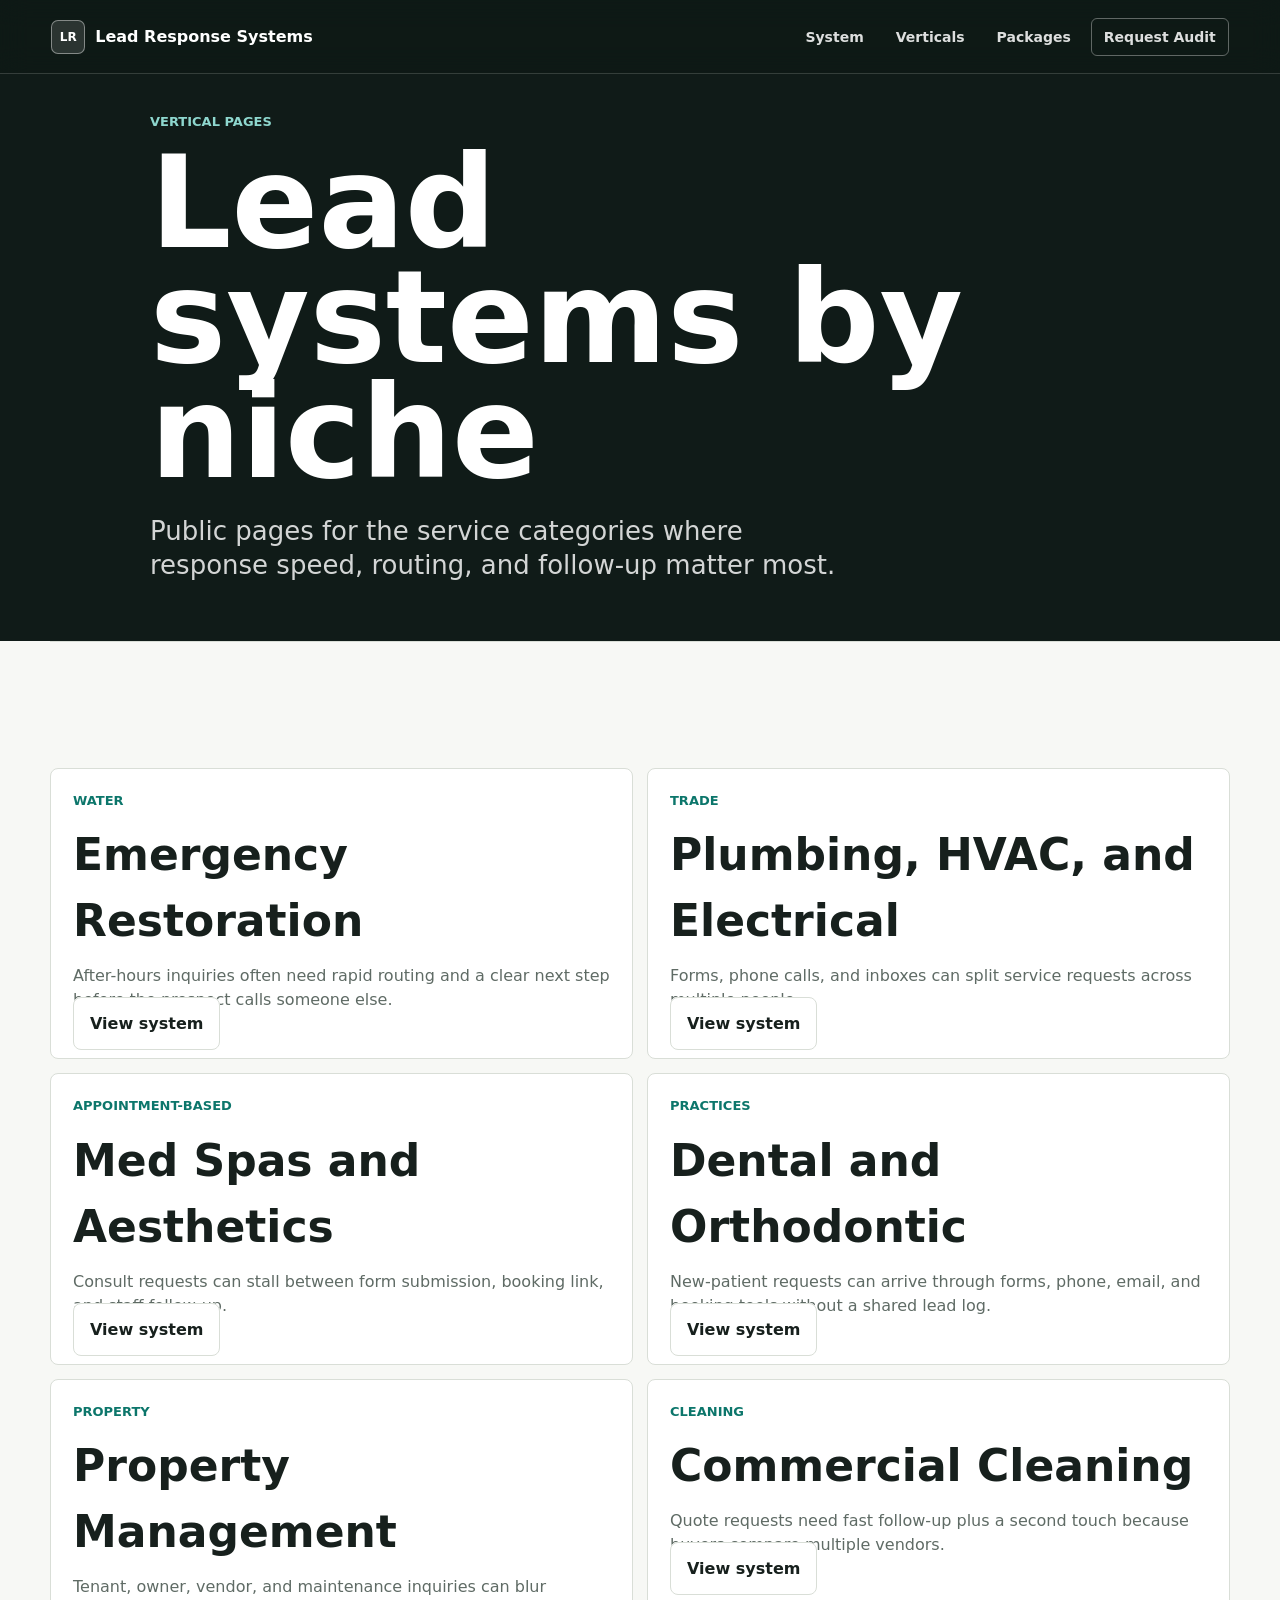
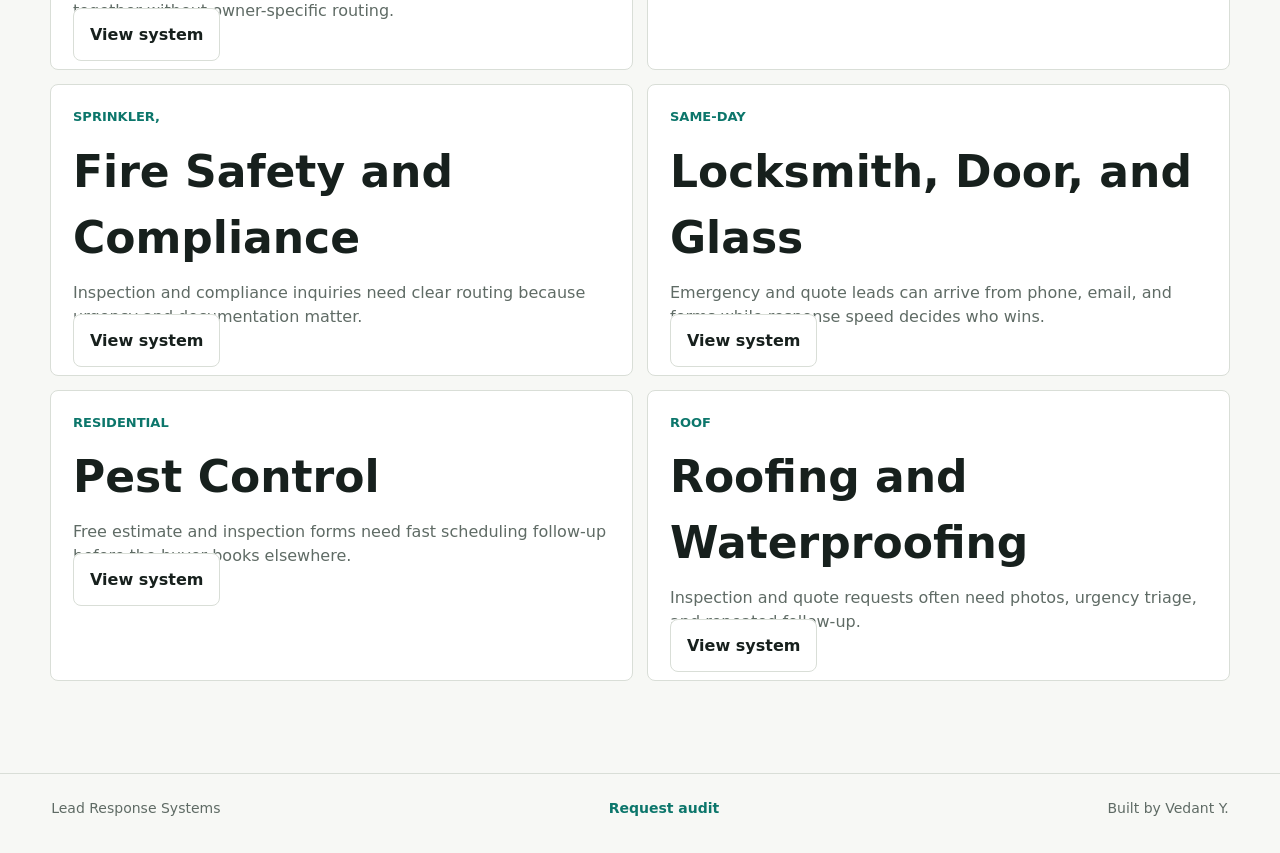
==== verticals/index.html @ 2a8862fa "add vertical lead response pages" ====
<!doctype html>
<html lang="en">
  <head>
    <meta charset="utf-8">
    <meta name="viewport" content="width=device-width, initial-scale=1">
    <title>Vertical Systems | Lead Response Systems</title>
    <meta name="description" content="Lead response system pages by service niche.">
    <link rel="stylesheet" href="../styles.css">
  </head>
  <body>
    <header class="site-header">
      <a class="brand" href="../index.html#top" aria-label="Lead Response Systems home">
        <span class="brand-mark" aria-hidden="true">LR</span>
        <span>Lead Response Systems</span>
      </a>
      <nav aria-label="Main navigation">
        <a href="../index.html#system">System</a>
        <a href="./index.html">Verticals</a>
        <a href="../index.html#packages">Packages</a>
        <a class="nav-action" href="../index.html#audit-request">Request Audit</a>
      </nav>
    </header>
    <main>
      <section class="subhero">
        <div>
          <p class="eyebrow">Vertical pages</p>
          <h1>Lead systems by niche</h1>
          <p class="hero-copy">Public pages for the service categories where response speed, routing, and follow-up matter most.</p>
        </div>
      </section>
      <section class="section packages-section">
        <div class="packages vertical-card-grid"><article>
          <p class="package-label">Water</p>
          <h3>Emergency Restoration</h3>
          <p>After-hours inquiries often need rapid routing and a clear next step before the prospect calls someone else.</p>
          <a href="./emergency-restoration.html">View system</a>
        </article>
<article>
          <p class="package-label">Trade</p>
          <h3>Plumbing, HVAC, and Electrical</h3>
          <p>Forms, phone calls, and inboxes can split service requests across multiple people.</p>
          <a href="./plumbing-hvac-electrical.html">View system</a>
        </article>
<article>
          <p class="package-label">Appointment-Based</p>
          <h3>Med Spas and Aesthetics</h3>
          <p>Consult requests can stall between form submission, booking link, and staff follow-up.</p>
          <a href="./med-spa-aesthetics.html">View system</a>
        </article>
<article>
          <p class="package-label">Practices</p>
          <h3>Dental and Orthodontic</h3>
          <p>New-patient requests can arrive through forms, phone, email, and booking tools without a shared lead log.</p>
          <a href="./dental-orthodontic.html">View system</a>
        </article>
<article>
          <p class="package-label">Property</p>
          <h3>Property Management</h3>
          <p>Tenant, owner, vendor, and maintenance inquiries can blur together without owner-specific routing.</p>
          <a href="./property-management.html">View system</a>
        </article>
<article>
          <p class="package-label">Cleaning</p>
          <h3>Commercial Cleaning</h3>
          <p>Quote requests need fast follow-up plus a second touch because buyers compare multiple vendors.</p>
          <a href="./commercial-cleaning.html">View system</a>
        </article>
<article>
          <p class="package-label">Sprinkler,</p>
          <h3>Fire Safety and Compliance</h3>
          <p>Inspection and compliance inquiries need clear routing because urgency and documentation matter.</p>
          <a href="./fire-safety-compliance.html">View system</a>
        </article>
<article>
          <p class="package-label">Same-Day</p>
          <h3>Locksmith, Door, and Glass</h3>
          <p>Emergency and quote leads can arrive from phone, email, and forms while response speed decides who wins.</p>
          <a href="./locksmith-door-glass.html">View system</a>
        </article>
<article>
          <p class="package-label">Residential</p>
          <h3>Pest Control</h3>
          <p>Free estimate and inspection forms need fast scheduling follow-up before the buyer books elsewhere.</p>
          <a href="./pest-control.html">View system</a>
        </article>
<article>
          <p class="package-label">Roof</p>
          <h3>Roofing and Waterproofing</h3>
          <p>Inspection and quote requests often need photos, urgency triage, and repeated follow-up.</p>
          <a href="./roofing-waterproofing.html">View system</a>
        </article></div>
      </section>
    </main>
    <footer>
      <span>Lead Response Systems</span>
      <a href="../index.html#audit-request">Request audit</a>
      <span>Built by Vedant Y.</span>
    </footer>
  </body>
</html>
---- styles.css ----
:root {
  color-scheme: light;
  --ink: #17201d;
  --muted: #5f6b65;
  --paper: #f7f8f5;
  --panel: #ffffff;
  --line: #d9ded7;
  --field: #e8eee7;
  --accent: #0c766b;
  --accent-2: #7a4d12;
  --accent-3: #284f73;
  --white: #ffffff;
}

* {
  box-sizing: border-box;
}

html {
  scroll-behavior: smooth;
}

body {
  margin: 0;
  background: var(--paper);
  color: var(--ink);
  font-family: Inter, ui-sans-serif, system-ui, -apple-system, BlinkMacSystemFont, "Segoe UI", sans-serif;
  line-height: 1.5;
}

a {
  color: inherit;
}

.site-header {
  position: fixed;
  z-index: 10;
  top: 0;
  left: 0;
  right: 0;
  display: flex;
  align-items: center;
  justify-content: space-between;
  gap: 18px;
  padding: 18px clamp(18px, 4vw, 54px);
  color: var(--white);
}

.site-header::after {
  content: "";
  position: absolute;
  inset: 0;
  z-index: -1;
  background: rgba(13, 24, 21, 0.55);
  backdrop-filter: blur(14px);
  border-bottom: 1px solid rgba(255, 255, 255, 0.16);
}

.brand,
nav,
.hero-actions,
footer {
  display: flex;
  align-items: center;
}

.brand {
  gap: 10px;
  text-decoration: none;
  font-weight: 850;
  letter-spacing: 0;
  white-space: nowrap;
}

.brand-mark {
  display: inline-flex;
  align-items: center;
  justify-content: center;
  width: 34px;
  height: 34px;
  border: 1px solid rgba(255, 255, 255, 0.42);
  border-radius: 7px;
  background: rgba(255, 255, 255, 0.12);
  font-size: 12px;
  font-weight: 900;
}

nav {
  gap: 8px;
  font-size: 14px;
  font-weight: 750;
}

nav a {
  min-height: 38px;
  display: inline-flex;
  align-items: center;
  border-radius: 6px;
  padding: 0 12px;
  text-decoration: none;
  color: rgba(255, 255, 255, 0.86);
}

nav a:hover {
  background: rgba(255, 255, 255, 0.12);
  color: var(--white);
}

.nav-action {
  border: 1px solid rgba(255, 255, 255, 0.34);
}

.hero {
  position: relative;
  min-height: 92vh;
  display: flex;
  align-items: center;
  overflow: hidden;
  background: #101b18;
  color: var(--white);
}

#flowCanvas,
.hero-shade {
  position: absolute;
  inset: 0;
  width: 100%;
  height: 100%;
}

.hero-shade {
  background:
    linear-gradient(90deg, rgba(13, 24, 21, 0.94) 0%, rgba(13, 24, 21, 0.82) 38%, rgba(13, 24, 21, 0.42) 72%, rgba(13, 24, 21, 0.62) 100%),
    linear-gradient(180deg, rgba(13, 24, 21, 0.2) 0%, rgba(13, 24, 21, 0.72) 100%);
}

.hero-content {
  position: relative;
  z-index: 1;
  width: min(980px, calc(100% - 36px));
  margin: 0 auto;
  padding-top: 64px;
}

.eyebrow {
  margin: 0 0 13px;
  color: #8ed7ce;
  font-size: 13px;
  font-weight: 850;
  letter-spacing: 0;
  text-transform: uppercase;
}

h1,
h2,
h3,
p {
  margin: 0;
}

h1 {
  max-width: 880px;
  font-size: clamp(58px, 10vw, 132px);
  line-height: 0.9;
  letter-spacing: 0;
}

.hero-copy {
  max-width: 690px;
  margin-top: 24px;
  color: rgba(255, 255, 255, 0.82);
  font-size: clamp(19px, 2.2vw, 26px);
  line-height: 1.32;
}

.hero-actions {
  flex-wrap: wrap;
  gap: 12px;
  margin-top: 34px;
}

.button {
  min-height: 50px;
  display: inline-flex;
  align-items: center;
  justify-content: center;
  border-radius: 7px;
  padding: 0 18px;
  text-decoration: none;
  font-weight: 850;
}

.button.primary {
  border: 1px solid var(--accent);
  background: var(--accent);
  color: var(--white);
}

.button.secondary {
  border: 1px solid rgba(255, 255, 255, 0.36);
  color: var(--white);
}

.button.neutral {
  border: 1px solid var(--line);
  background: var(--panel);
  color: var(--ink);
}

.signal-strip {
  width: min(1180px, calc(100% - 36px));
  display: grid;
  grid-template-columns: repeat(4, minmax(0, 1fr));
  gap: 1px;
  margin: -54px auto 0;
  position: relative;
  z-index: 2;
  border: 1px solid var(--line);
  background: var(--line);
  border-radius: 8px;
  overflow: hidden;
  box-shadow: 0 18px 45px rgba(18, 27, 24, 0.12);
}

.signal-strip div {
  min-height: 108px;
  padding: 22px;
  background: var(--panel);
}

.signal-strip strong {
  display: block;
  font-size: 20px;
}

.signal-strip span {
  display: block;
  margin-top: 7px;
  color: var(--muted);
  font-size: 14px;
}

.section {
  width: min(1180px, calc(100% - 36px));
  margin: 0 auto;
  padding: 92px 0;
}

.section-copy {
  max-width: 680px;
}

.section-copy .eyebrow,
.audit-section .eyebrow {
  color: var(--accent);
}

h2 {
  font-size: clamp(34px, 5vw, 66px);
  line-height: 0.98;
  letter-spacing: 0;
}

.section-copy p:not(.eyebrow),
.audit-section p {
  margin-top: 18px;
  color: var(--muted);
  font-size: 19px;
}

.workflow {
  display: grid;
  grid-template-columns: repeat(4, minmax(0, 1fr));
  gap: 14px;
  margin-top: 34px;
}

.workflow article,
.packages article {
  border: 1px solid var(--line);
  border-radius: 8px;
  background: var(--panel);
  padding: 22px;
}

.workflow span {
  color: var(--accent-2);
  font-size: 13px;
  font-weight: 900;
}

.workflow h3,
.packages h3 {
  margin-top: 12px;
  font-size: 24px;
}

.workflow p,
.packages p:not(.package-label) {
  margin-top: 10px;
  color: var(--muted);
}

.packages-section {
  border-top: 1px solid var(--line);
}

.packages {
  display: grid;
  grid-template-columns: repeat(3, minmax(0, 1fr));
  gap: 14px;
  margin-top: 34px;
}

.package-label {
  color: var(--accent);
  font-size: 13px;
  font-weight: 900;
  text-transform: uppercase;
}

.packages h3 {
  font-size: 44px;
}

.fit-section {
  display: grid;
  grid-template-columns: minmax(0, 0.95fr) minmax(340px, 0.8fr);
  gap: 52px;
  border-top: 1px solid var(--line);
}

.fit-list {
  list-style: none;
  display: grid;
  gap: 10px;
  margin: 0;
  padding: 0;
}

.fit-list li {
  border: 1px solid var(--line);
  border-radius: 8px;
  background: var(--field);
  padding: 14px 16px;
  font-weight: 800;
}

.verticals-section {
  border-top: 1px solid var(--line);
}

.vertical-grid {
  display: grid;
  grid-template-columns: repeat(3, minmax(0, 1fr));
  gap: 12px;
  margin-top: 30px;
}

.vertical-grid a,
.packages a {
  border: 1px solid var(--line);
  border-radius: 8px;
  background: var(--panel);
  color: var(--ink);
  font-weight: 850;
  padding: 16px;
  text-decoration: none;
}

.vertical-grid a:hover,
.packages a:hover {
  border-color: var(--accent);
  color: var(--accent);
}

.subhero {
  min-height: 70vh;
  display: flex;
  align-items: center;
  padding: 112px clamp(18px, 4vw, 54px) 58px;
  background: #101b18;
  color: var(--white);
}

.subhero > div {
  width: min(980px, 100%);
  margin: 0 auto;
}

.split-section {
  display: grid;
  grid-template-columns: minmax(0, 0.85fr) minmax(360px, 0.7fr);
  gap: 34px;
  border-top: 1px solid var(--line);
}

.detail-panel {
  border: 1px solid var(--line);
  border-radius: 8px;
  background: var(--panel);
  padding: 24px;
}

.detail-panel h3 {
  font-size: 28px;
}

.detail-panel ul {
  display: grid;
  gap: 10px;
  margin: 18px 0 0;
  padding-left: 20px;
  color: var(--muted);
}

.vertical-card-grid {
  grid-template-columns: repeat(2, minmax(0, 1fr));
}

.packages.compact h3 {
  font-size: 26px;
}

.audit-section {
  display: grid;
  grid-template-columns: minmax(0, 0.78fr) minmax(360px, 0.82fr);
  align-items: start;
  gap: 28px;
  border-top: 1px solid var(--line);
}

.audit-section > div {
  max-width: 720px;
}

.audit-form {
  display: grid;
  gap: 12px;
  border: 1px solid var(--line);
  border-radius: 8px;
  background: var(--panel);
  padding: 20px;
}

.audit-form label {
  display: grid;
  gap: 6px;
}

.audit-form span {
  color: var(--muted);
  font-size: 13px;
  font-weight: 850;
}

.audit-form input,
.audit-form textarea {
  width: 100%;
  border: 1px solid var(--line);
  border-radius: 7px;
  background: #fbfcfa;
  color: var(--ink);
  font: inherit;
  padding: 12px;
}

.audit-form textarea {
  min-height: 96px;
  resize: vertical;
}

.form-actions {
  display: flex;
  gap: 10px;
  flex-wrap: wrap;
}

.form-actions .button {
  cursor: pointer;
}

.form-status {
  min-height: 22px;
  color: var(--accent);
  font-size: 13px;
  font-weight: 800;
}

footer {
  justify-content: space-between;
  gap: 16px;
  border-top: 1px solid var(--line);
  padding: 24px clamp(18px, 4vw, 54px) 34px;
  color: var(--muted);
  font-size: 14px;
}

footer a {
  color: var(--accent);
  font-weight: 850;
  text-decoration: none;
}

footer button {
  border: 1px solid var(--line);
  border-radius: 6px;
  background: var(--panel);
  color: var(--accent);
  cursor: pointer;
  font: inherit;
  font-weight: 850;
  padding: 8px 11px;
}

@media (max-width: 900px) {
  .site-header {
    position: absolute;
    align-items: flex-start;
  }

  nav a:not(.nav-action) {
    display: none;
  }

  .hero {
    min-height: 86vh;
  }

  .hero-shade {
    background: rgba(13, 24, 21, 0.78);
  }

  .signal-strip,
  .workflow,
  .packages,
  .fit-section,
  .vertical-grid,
  .split-section {
    grid-template-columns: 1fr;
  }

  .signal-strip {
    margin-top: 18px;
  }

  .section {
    padding: 68px 0;
  }

  .audit-section,
  footer {
    align-items: flex-start;
    grid-template-columns: 1fr;
  }
}

@media (max-width: 560px) {
  .site-header {
    padding: 15px 16px;
  }

  .brand span:last-child {
    max-width: 145px;
    white-space: normal;
    line-height: 1.05;
  }

  .nav-action {
    min-height: 34px;
    padding: 0 9px;
    font-size: 13px;
  }

  .hero-content {
    width: min(100% - 28px, 980px);
  }

  h1 {
    font-size: clamp(48px, 18vw, 76px);
  }

  .button {
    width: 100%;
  }

  .form-actions .button {
    width: 100%;
  }
}
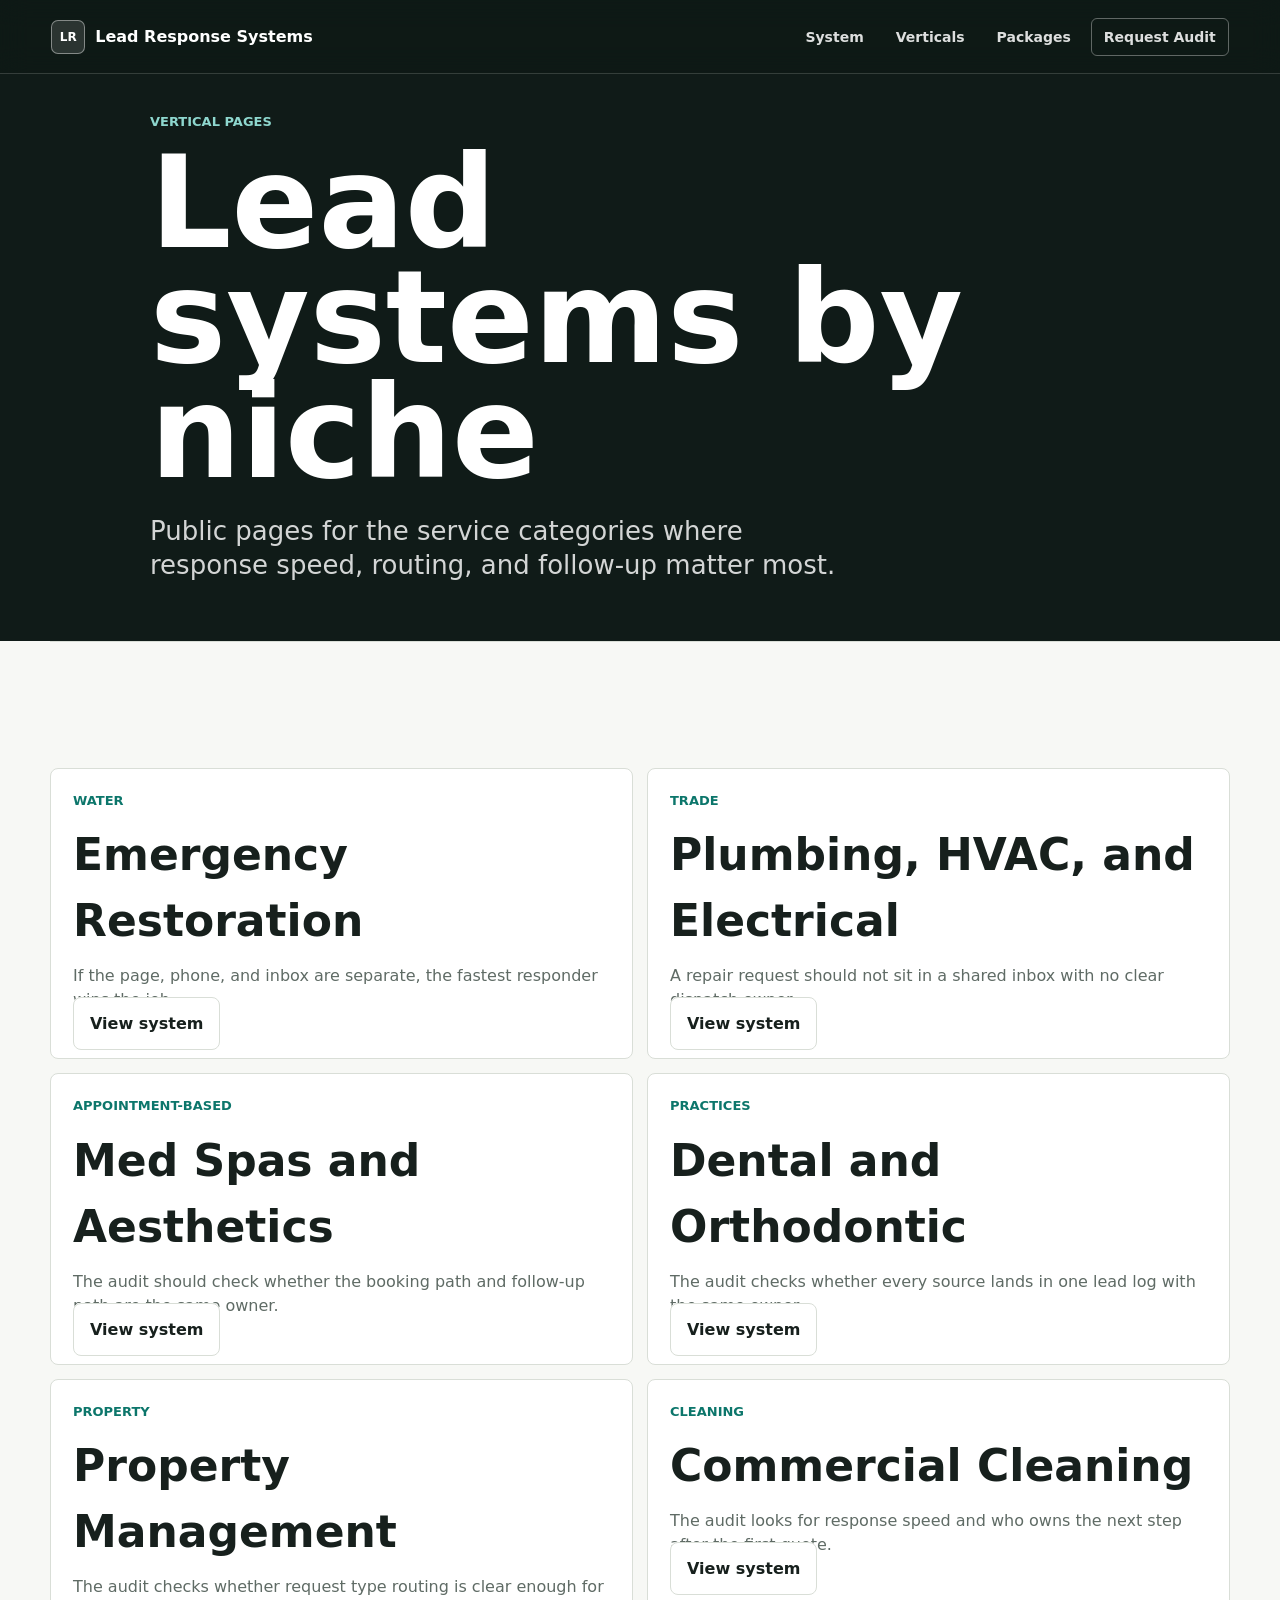
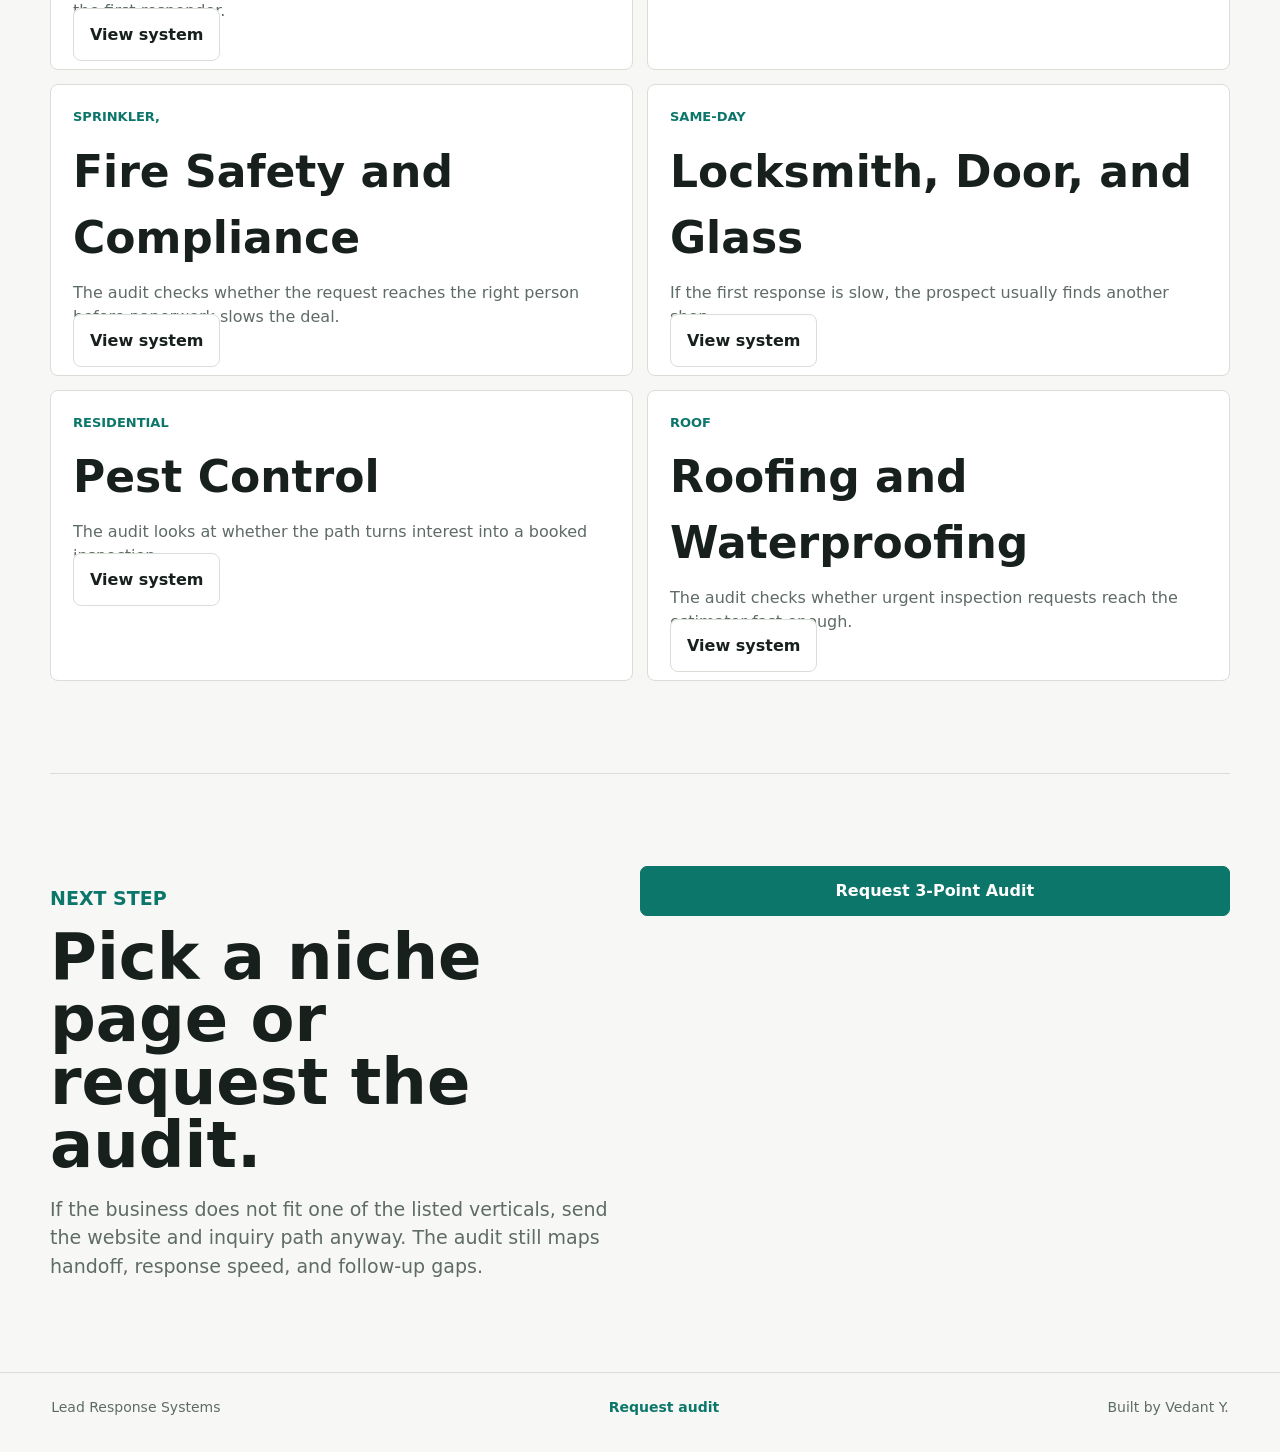
==== commit 981ed18c: "add lead checklist and vertical proof signals" ====
--- a/verticals/index.html
+++ b/verticals/index.html
@@ -32,63 +32,71 @@
         <div class="packages vertical-card-grid"><article>
           <p class="package-label">Water</p>
           <h3>Emergency Restoration</h3>
-          <p>After-hours inquiries often need rapid routing and a clear next step before the prospect calls someone else.</p>
+          <p>If the page, phone, and inbox are separate, the fastest responder wins the job.</p>
           <a href="./emergency-restoration.html">View system</a>
         </article>
 <article>
           <p class="package-label">Trade</p>
           <h3>Plumbing, HVAC, and Electrical</h3>
-          <p>Forms, phone calls, and inboxes can split service requests across multiple people.</p>
+          <p>A repair request should not sit in a shared inbox with no clear dispatch owner.</p>
           <a href="./plumbing-hvac-electrical.html">View system</a>
         </article>
 <article>
           <p class="package-label">Appointment-Based</p>
           <h3>Med Spas and Aesthetics</h3>
-          <p>Consult requests can stall between form submission, booking link, and staff follow-up.</p>
+          <p>The audit should check whether the booking path and follow-up path are the same owner.</p>
           <a href="./med-spa-aesthetics.html">View system</a>
         </article>
 <article>
           <p class="package-label">Practices</p>
           <h3>Dental and Orthodontic</h3>
-          <p>New-patient requests can arrive through forms, phone, email, and booking tools without a shared lead log.</p>
+          <p>The audit checks whether every source lands in one lead log with the same owner.</p>
           <a href="./dental-orthodontic.html">View system</a>
         </article>
 <article>
           <p class="package-label">Property</p>
           <h3>Property Management</h3>
-          <p>Tenant, owner, vendor, and maintenance inquiries can blur together without owner-specific routing.</p>
+          <p>The audit checks whether request type routing is clear enough for the first responder.</p>
           <a href="./property-management.html">View system</a>
         </article>
 <article>
           <p class="package-label">Cleaning</p>
           <h3>Commercial Cleaning</h3>
-          <p>Quote requests need fast follow-up plus a second touch because buyers compare multiple vendors.</p>
+          <p>The audit looks for response speed and who owns the next step after the first quote.</p>
           <a href="./commercial-cleaning.html">View system</a>
         </article>
 <article>
           <p class="package-label">Sprinkler,</p>
           <h3>Fire Safety and Compliance</h3>
-          <p>Inspection and compliance inquiries need clear routing because urgency and documentation matter.</p>
+          <p>The audit checks whether the request reaches the right person before paperwork slows the deal.</p>
           <a href="./fire-safety-compliance.html">View system</a>
         </article>
 <article>
           <p class="package-label">Same-Day</p>
           <h3>Locksmith, Door, and Glass</h3>
-          <p>Emergency and quote leads can arrive from phone, email, and forms while response speed decides who wins.</p>
+          <p>If the first response is slow, the prospect usually finds another shop.</p>
           <a href="./locksmith-door-glass.html">View system</a>
         </article>
 <article>
           <p class="package-label">Residential</p>
           <h3>Pest Control</h3>
-          <p>Free estimate and inspection forms need fast scheduling follow-up before the buyer books elsewhere.</p>
+          <p>The audit looks at whether the path turns interest into a booked inspection.</p>
           <a href="./pest-control.html">View system</a>
         </article>
 <article>
           <p class="package-label">Roof</p>
           <h3>Roofing and Waterproofing</h3>
-          <p>Inspection and quote requests often need photos, urgency triage, and repeated follow-up.</p>
+          <p>The audit checks whether urgent inspection requests reach the estimator fast enough.</p>
           <a href="./roofing-waterproofing.html">View system</a>
         </article></div>
+      </section>
+      <section class="section audit-section">
+        <div>
+          <p class="eyebrow">Next step</p>
+          <h2>Pick a niche page or request the audit.</h2>
+          <p>If the business does not fit one of the listed verticals, send the website and inquiry path anyway. The audit still maps handoff, response speed, and follow-up gaps.</p>
+        </div>
+        <a class="button primary" href="../index.html#audit-request">Request 3-Point Audit</a>
       </section>
     </main>
     <footer>
